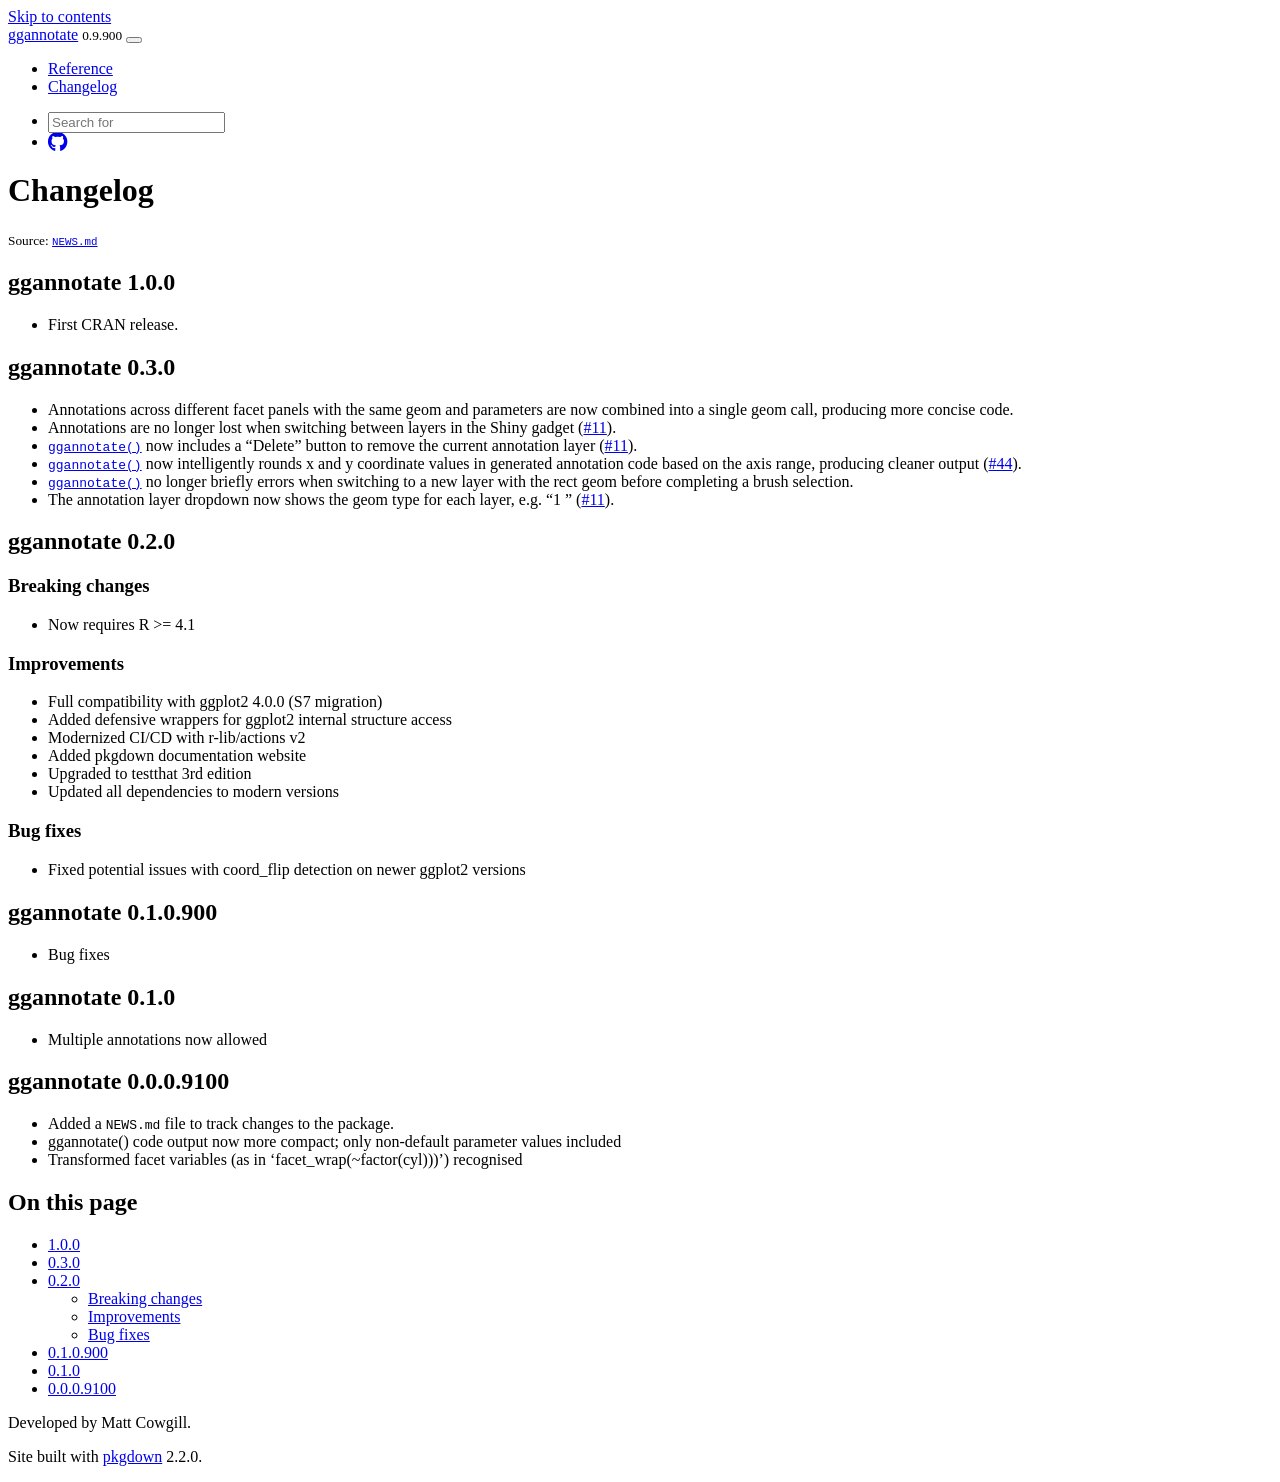
==== news/index.html @ 646512a5 "Deploying to gh-pages from @ MattCowgill/ggannotate@cac7b058323092323f2cfb95252874c29d292227 🚀" ====
<!DOCTYPE html>
<!-- Generated by pkgdown: do not edit by hand --><html lang="en"><head><meta http-equiv="Content-Type" content="text/html; charset=UTF-8"><meta charset="utf-8"><meta http-equiv="X-UA-Compatible" content="IE=edge"><meta name="viewport" content="width=device-width, initial-scale=1, shrink-to-fit=no"><title>Changelog • ggannotate</title><script src="../deps/jquery-3.6.0/jquery-3.6.0.min.js"></script><meta name="viewport" content="width=device-width, initial-scale=1, shrink-to-fit=no"><link href="../deps/bootstrap-5.3.1/bootstrap.min.css" rel="stylesheet"><script src="../deps/bootstrap-5.3.1/bootstrap.bundle.min.js"></script><link href="../deps/font-awesome-6.5.2/css/all.min.css" rel="stylesheet"><link href="../deps/font-awesome-6.5.2/css/v4-shims.min.css" rel="stylesheet"><script src="../deps/headroom-0.11.0/headroom.min.js"></script><script src="../deps/headroom-0.11.0/jQuery.headroom.min.js"></script><script src="../deps/bootstrap-toc-1.0.1/bootstrap-toc.min.js"></script><script src="../deps/clipboard.js-2.0.11/clipboard.min.js"></script><script src="../deps/search-1.0.0/autocomplete.jquery.min.js"></script><script src="../deps/search-1.0.0/fuse.min.js"></script><script src="../deps/search-1.0.0/mark.min.js"></script><!-- pkgdown --><script src="../pkgdown.js"></script><meta property="og:title" content="Changelog"></head><body>
    <a href="#main" class="visually-hidden-focusable">Skip to contents</a>


    <nav class="navbar navbar-expand-lg fixed-top bg-light" data-bs-theme="light" aria-label="Site navigation"><div class="container">

    <a class="navbar-brand me-2" href="../index.html">ggannotate</a>

    <small class="nav-text text-muted me-auto" data-bs-toggle="tooltip" data-bs-placement="bottom" title="">0.9.900</small>


    <button class="navbar-toggler" type="button" data-bs-toggle="collapse" data-bs-target="#navbar" aria-controls="navbar" aria-expanded="false" aria-label="Toggle navigation">
      <span class="navbar-toggler-icon"></span>
    </button>

    <div id="navbar" class="collapse navbar-collapse ms-3">
      <ul class="navbar-nav me-auto"><li class="nav-item"><a class="nav-link" href="../reference/index.html">Reference</a></li>
<li class="active nav-item"><a class="nav-link" href="../news/index.html">Changelog</a></li>
      </ul><ul class="navbar-nav"><li class="nav-item"><form class="form-inline" role="search">
 <input class="form-control" type="search" name="search-input" id="search-input" autocomplete="off" aria-label="Search site" placeholder="Search for" data-search-index="../search.json"></form></li>
<li class="nav-item"><a class="external-link nav-link" href="https://github.com/MattCowgill/ggannotate/" aria-label="GitHub"><span class="fa fab fa-github fa-lg"></span></a></li>
      </ul></div>


  </div>
</nav><div class="container template-news">
<div class="row">
  <main id="main" class="col-md-9"><div class="page-header">

      <h1>Changelog</h1>
      <small>Source: <a href="https://github.com/MattCowgill/ggannotate/blob/master/NEWS.md" class="external-link"><code>NEWS.md</code></a></small>
    </div>

    <div class="section level2">
<h2 class="pkg-version" data-toc-text="1.0.0" id="ggannotate-100">ggannotate 1.0.0<a class="anchor" aria-label="anchor" href="#ggannotate-100"></a></h2>
<ul><li>First CRAN release.</li>
</ul></div>
    <div class="section level2">
<h2 class="pkg-version" data-toc-text="0.3.0" id="ggannotate-030">ggannotate 0.3.0<a class="anchor" aria-label="anchor" href="#ggannotate-030"></a></h2>
<ul><li>Annotations across different facet panels with the same geom and parameters are now combined into a single geom call, producing more concise code.</li>
<li>Annotations are no longer lost when switching between layers in the Shiny gadget (<a href="https://github.com/MattCowgill/ggannotate/issues/11" class="external-link">#11</a>).</li>
<li>
<code><a href="../reference/ggannotate.html">ggannotate()</a></code> now includes a “Delete” button to remove the current annotation layer (<a href="https://github.com/MattCowgill/ggannotate/issues/11" class="external-link">#11</a>).</li>
<li>
<code><a href="../reference/ggannotate.html">ggannotate()</a></code> now intelligently rounds x and y coordinate values in generated annotation code based on the axis range, producing cleaner output (<a href="https://github.com/MattCowgill/ggannotate/issues/44" class="external-link">#44</a>).</li>
<li>
<code><a href="../reference/ggannotate.html">ggannotate()</a></code> no longer briefly errors when switching to a new layer with the rect geom before completing a brush selection.</li>
<li>The annotation layer dropdown now shows the geom type for each layer, e.g. “1 <text>” (<a href="https://github.com/MattCowgill/ggannotate/issues/11" class="external-link">#11</a>).</text></li>
</ul></div>
    <div class="section level2">
<h2 class="pkg-version" data-toc-text="0.2.0" id="ggannotate-020">ggannotate 0.2.0<a class="anchor" aria-label="anchor" href="#ggannotate-020"></a></h2>
<div class="section level3">
<h3 id="breaking-changes-0-2-0">Breaking changes<a class="anchor" aria-label="anchor" href="#breaking-changes-0-2-0"></a></h3>
<ul><li>Now requires R &gt;= 4.1</li>
</ul></div>
<div class="section level3">
<h3 id="improvements-0-2-0">Improvements<a class="anchor" aria-label="anchor" href="#improvements-0-2-0"></a></h3>
<ul><li>Full compatibility with ggplot2 4.0.0 (S7 migration)</li>
<li>Added defensive wrappers for ggplot2 internal structure access</li>
<li>Modernized CI/CD with r-lib/actions v2</li>
<li>Added pkgdown documentation website</li>
<li>Upgraded to testthat 3rd edition</li>
<li>Updated all dependencies to modern versions</li>
</ul></div>
<div class="section level3">
<h3 id="bug-fixes-0-2-0">Bug fixes<a class="anchor" aria-label="anchor" href="#bug-fixes-0-2-0"></a></h3>
<ul><li>Fixed potential issues with coord_flip detection on newer ggplot2 versions</li>
</ul></div>
</div>
    <div class="section level2">
<h2 class="pkg-version" data-toc-text="0.1.0.900" id="ggannotate-010900">ggannotate 0.1.0.900<a class="anchor" aria-label="anchor" href="#ggannotate-010900"></a></h2>
<ul><li>Bug fixes</li>
</ul></div>
    <div class="section level2">
<h2 class="pkg-version" data-toc-text="0.1.0" id="ggannotate-010">ggannotate 0.1.0<a class="anchor" aria-label="anchor" href="#ggannotate-010"></a></h2>
<ul><li>Multiple annotations now allowed</li>
</ul></div>
    <div class="section level2">
<h2 class="pkg-version" data-toc-text="0.0.0.9100" id="ggannotate-0009100">ggannotate 0.0.0.9100<a class="anchor" aria-label="anchor" href="#ggannotate-0009100"></a></h2>
<ul><li>Added a <code>NEWS.md</code> file to track changes to the package.</li>
<li>ggannotate() code output now more compact; only non-default parameter values included</li>
<li>Transformed facet variables (as in ‘facet_wrap(~factor(cyl)))’) recognised</li>
</ul></div>
  </main><aside class="col-md-3"><nav id="toc" aria-label="Table of contents"><h2>On this page</h2>
    </nav></aside></div>


    <footer><div class="pkgdown-footer-left">
  <p>Developed by Matt Cowgill.</p>
</div>

<div class="pkgdown-footer-right">
  <p>Site built with <a href="https://pkgdown.r-lib.org/" class="external-link">pkgdown</a> 2.2.0.</p>
</div>

    </footer></div>





  </body></html>
---- deps/font-awesome-6.5.2/css/v4-shims.min.css ----
/*!
 * Font Awesome Free 6.5.2 by @fontawesome - https://fontawesome.com
 * License - https://fontawesome.com/license/free (Icons: CC BY 4.0, Fonts: SIL OFL 1.1, Code: MIT License)
 * Copyright 2024 Fonticons, Inc.
 */
.fa.fa-glass:before{content:"\f000"}.fa.fa-envelope-o{font-family:"Font Awesome 6 Free";font-weight:400}.fa.fa-envelope-o:before{content:"\f0e0"}.fa.fa-star-o{font-family:"Font Awesome 6 Free";font-weight:400}.fa.fa-star-o:before{content:"\f005"}.fa.fa-close:before,.fa.fa-remove:before{content:"\f00d"}.fa.fa-gear:before{content:"\f013"}.fa.fa-trash-o{font-family:"Font Awesome 6 Free";font-weight:400}.fa.fa-trash-o:before{content:"\f2ed"}.fa.fa-home:before{content:"\f015"}.fa.fa-file-o{font-family:"Font Awesome 6 Free";font-weight:400}.fa.fa-file-o:before{content:"\f15b"}.fa.fa-clock-o{font-family:"Font Awesome 6 Free";font-weight:400}.fa.fa-clock-o:before{content:"\f017"}.fa.fa-arrow-circle-o-down{font-family:"Font Awesome 6 Free";font-weight:400}.fa.fa-arrow-circle-o-down:before{content:"\f358"}.fa.fa-arrow-circle-o-up{font-family:"Font Awesome 6 Free";font-weight:400}.fa.fa-arrow-circle-o-up:before{content:"\f35b"}.fa.fa-play-circle-o{font-family:"Font Awesome 6 Free";font-weight:400}.fa.fa-play-circle-o:before{content:"\f144"}.fa.fa-repeat:before,.fa.fa-rotate-right:before{content:"\f01e"}.fa.fa-refresh:before{content:"\f021"}.fa.fa-list-alt{font-family:"Font Awesome 6 Free";font-weight:400}.fa.fa-list-alt:before{content:"\f022"}.fa.fa-dedent:before{content:"\f03b"}.fa.fa-video-camera:before{content:"\f03d"}.fa.fa-picture-o{font-family:"Font Awesome 6 Free";font-weight:400}.fa.fa-picture-o:before{content:"\f03e"}.fa.fa-photo{font-family:"Font Awesome 6 Free";font-weight:400}.fa.fa-photo:before{content:"\f03e"}.fa.fa-image{font-family:"Font Awesome 6 Free";font-weight:400}.fa.fa-image:before{content:"\f03e"}.fa.fa-map-marker:before{content:"\f3c5"}.fa.fa-pencil-square-o{font-family:"Font Awesome 6 Free";font-weight:400}.fa.fa-pencil-square-o:before{content:"\f044"}.fa.fa-edit{font-family:"Font Awesome 6 Free";font-weight:400}.fa.fa-edit:before{content:"\f044"}.fa.fa-share-square-o:before{content:"\f14d"}.fa.fa-check-square-o{font-family:"Font Awesome 6 Free";font-weight:400}.fa.fa-check-square-o:before{content:"\f14a"}.fa.fa-arrows:before{content:"\f0b2"}.fa.fa-times-circle-o{font-family:"Font Awesome 6 Free";font-weight:400}.fa.fa-times-circle-o:before{content:"\f057"}.fa.fa-check-circle-o{font-family:"Font Awesome 6 Free";font-weight:400}.fa.fa-check-circle-o:before{content:"\f058"}.fa.fa-mail-forward:before{content:"\f064"}.fa.fa-expand:before{content:"\f424"}.fa.fa-compress:before{content:"\f422"}.fa.fa-eye,.fa.fa-eye-slash{font-family:"Font Awesome 6 Free";font-weight:400}.fa.fa-warning:before{content:"\f071"}.fa.fa-calendar:before{content:"\f073"}.fa.fa-arrows-v:before{content:"\f338"}.fa.fa-arrows-h:before{content:"\f337"}.fa.fa-bar-chart-o:before,.fa.fa-bar-chart:before{content:"\e0e3"}.fa.fa-twitter-square{font-family:"Font Awesome 6 Brands";font-weight:400}.fa.fa-twitter-square:before{content:"\f081"}.fa.fa-facebook-square{font-family:"Font Awesome 6 Brands";font-weight:400}.fa.fa-facebook-square:before{content:"\f082"}.fa.fa-gears:before{content:"\f085"}.fa.fa-thumbs-o-up{font-family:"Font Awesome 6 Free";font-weight:400}.fa.fa-thumbs-o-up:before{content:"\f164"}.fa.fa-thumbs-o-down{font-family:"Font Awesome 6 Free";font-weight:400}.fa.fa-thumbs-o-down:before{content:"\f165"}.fa.fa-heart-o{font-family:"Font Awesome 6 Free";font-weight:400}.fa.fa-heart-o:before{content:"\f004"}.fa.fa-sign-out:before{content:"\f2f5"}.fa.fa-linkedin-square{font-family:"Font Awesome 6 Brands";font-weight:400}.fa.fa-linkedin-square:before{content:"\f08c"}.fa.fa-thumb-tack:before{content:"\f08d"}.fa.fa-external-link:before{content:"\f35d"}.fa.fa-sign-in:before{content:"\f2f6"}.fa.fa-github-square{font-family:"Font Awesome 6 Brands";font-weight:400}.fa.fa-github-square:before{content:"\f092"}.fa.fa-lemon-o{font-family:"Font Awesome 6 Free";font-weight:400}.fa.fa-lemon-o:before{content:"\f094"}.fa.fa-square-o{font-family:"Font Awesome 6 Free";font-weight:400}.fa.fa-square-o:before{content:"\f0c8"}.fa.fa-bookmark-o{font-family:"Font Awesome 6 Free";font-weight:400}.fa.fa-bookmark-o:before{content:"\f02e"}.fa.fa-facebook,.fa.fa-twitter{font-family:"Font Awesome 6 Brands";font-weight:400}.fa.fa-facebook:before{content:"\f39e"}.fa.fa-facebook-f{font-family:"Font Awesome 6 Brands";font-weight:400}.fa.fa-facebook-f:before{content:"\f39e"}.fa.fa-github{font-family:"Font Awesome 6 Brands";font-weight:400}.fa.fa-credit-card{font-family:"Font Awesome 6 Free";font-weight:400}.fa.fa-feed:before{content:"\f09e"}.fa.fa-hdd-o{font-family:"Font Awesome 6 Free";font-weight:400}.fa.fa-hdd-o:before{content:"\f0a0"}.fa.fa-hand-o-right{font-family:"Font Awesome 6 Free";font-weight:400}.fa.fa-hand-o-right:before{content:"\f0a4"}.fa.fa-hand-o-left{font-family:"Font Awesome 6 Free";font-weight:400}.fa.fa-hand-o-left:before{content:"\f0a5"}.fa.fa-hand-o-up{font-family:"Font Awesome 6 Free";font-weight:400}.fa.fa-hand-o-up:before{content:"\f0a6"}.fa.fa-hand-o-down{font-family:"Font Awesome 6 Free";font-weight:400}.fa.fa-hand-o-down:before{content:"\f0a7"}.fa.fa-globe:before{content:"\f57d"}.fa.fa-tasks:before{content:"\f828"}.fa.fa-arrows-alt:before{content:"\f31e"}.fa.fa-group:before{content:"\f0c0"}.fa.fa-chain:before{content:"\f0c1"}.fa.fa-cut:before{content:"\f0c4"}.fa.fa-files-o{font-family:"Font Awesome 6 Free";font-weight:400}.fa.fa-files-o:before{content:"\f0c5"}.fa.fa-floppy-o{font-family:"Font Awesome 6 Free";font-weight:400}.fa.fa-floppy-o:before{content:"\f0c7"}.fa.fa-save{font-family:"Font Awesome 6 Free";font-weight:400}.fa.fa-save:before{content:"\f0c7"}.fa.fa-navicon:before,.fa.fa-reorder:before{content:"\f0c9"}.fa.fa-magic:before{content:"\e2ca"}.fa.fa-pinterest,.fa.fa-pinterest-square{font-family:"Font Awesome 6 Brands";font-weight:400}.fa.fa-pinterest-square:before{content:"\f0d3"}.fa.fa-google-plus-square{font-family:"Font Awesome 6 Brands";font-weight:400}.fa.fa-google-plus-square:before{content:"\f0d4"}.fa.fa-google-plus{font-family:"Font Awesome 6 Brands";font-weight:400}.fa.fa-google-plus:before{content:"\f0d5"}.fa.fa-money:before{content:"\f3d1"}.fa.fa-unsorted:before{content:"\f0dc"}.fa.fa-sort-desc:before{content:"\f0dd"}.fa.fa-sort-asc:before{content:"\f0de"}.fa.fa-linkedin{font-family:"Font Awesome 6 Brands";font-weight:400}.fa.fa-linkedin:before{content:"\f0e1"}.fa.fa-rotate-left:before{content:"\f0e2"}.fa.fa-legal:before{content:"\f0e3"}.fa.fa-dashboard:before,.fa.fa-tachometer:before{content:"\f625"}.fa.fa-comment-o{font-family:"Font Awesome 6 Free";font-weight:400}.fa.fa-comment-o:before{content:"\f075"}.fa.fa-comments-o{font-family:"Font Awesome 6 Free";font-weight:400}.fa.fa-comments-o:before{content:"\f086"}.fa.fa-flash:before{content:"\f0e7"}.fa.fa-clipboard:before{content:"\f0ea"}.fa.fa-lightbulb-o{font-family:"Font Awesome 6 Free";font-weight:400}.fa.fa-lightbulb-o:before{content:"\f0eb"}.fa.fa-exchange:before{content:"\f362"}.fa.fa-cloud-download:before{content:"\f0ed"}.fa.fa-cloud-upload:before{content:"\f0ee"}.fa.fa-bell-o{font-family:"Font Awesome 6 Free";font-weight:400}.fa.fa-bell-o:before{content:"\f0f3"}.fa.fa-cutlery:before{content:"\f2e7"}.fa.fa-file-text-o{font-family:"Font Awesome 6 Free";font-weight:400}.fa.fa-file-text-o:before{content:"\f15c"}.fa.fa-building-o{font-family:"Font Awesome 6 Free";font-weight:400}.fa.fa-building-o:before{content:"\f1ad"}.fa.fa-hospital-o{font-family:"Font Awesome 6 Free";font-weight:400}.fa.fa-hospital-o:before{content:"\f0f8"}.fa.fa-tablet:before{content:"\f3fa"}.fa.fa-mobile-phone:before,.fa.fa-mobile:before{content:"\f3cd"}.fa.fa-circle-o{font-family:"Font Awesome 6 Free";font-weight:400}.fa.fa-circle-o:before{content:"\f111"}.fa.fa-mail-reply:before{content:"\f3e5"}.fa.fa-github-alt{font-family:"Font Awesome 6 Brands";font-weight:400}.fa.fa-folder-o{font-family:"Font Awesome 6 Free";font-weight:400}.fa.fa-folder-o:before{content:"\f07b"}.fa.fa-folder-open-o{font-family:"Font Awesome 6 Free";font-weight:400}.fa.fa-folder-open-o:before{content:"\f07c"}.fa.fa-smile-o{font-family:"Font Awesome 6 Free";font-weight:400}.fa.fa-smile-o:before{content:"\f118"}.fa.fa-frown-o{font-family:"Font Awesome 6 Free";font-weight:400}.fa.fa-frown-o:before{content:"\f119"}.fa.fa-meh-o{font-family:"Font Awesome 6 Free";font-weight:400}.fa.fa-meh-o:before{content:"\f11a"}.fa.fa-keyboard-o{font-family:"Font Awesome 6 Free";font-weight:400}.fa.fa-keyboard-o:before{content:"\f11c"}.fa.fa-flag-o{font-family:"Font Awesome 6 Free";font-weight:400}.fa.fa-flag-o:before{content:"\f024"}.fa.fa-mail-reply-all:before{content:"\f122"}.fa.fa-star-half-o{font-family:"Font Awesome 6 Free";font-weight:400}.fa.fa-star-half-o:before{content:"\f5c0"}.fa.fa-star-half-empty{font-family:"Font Awesome 6 Free";font-weight:400}.fa.fa-star-half-empty:before{content:"\f5c0"}.fa.fa-star-half-full{font-family:"Font Awesome 6 Free";font-weight:400}.fa.fa-star-half-full:before{content:"\f5c0"}.fa.fa-code-fork:before{content:"\f126"}.fa.fa-chain-broken:before,.fa.fa-unlink:before{content:"\f127"}.fa.fa-calendar-o{font-family:"Font Awesome 6 Free";font-weight:400}.fa.fa-calendar-o:before{content:"\f133"}.fa.fa-css3,.fa.fa-html5,.fa.fa-maxcdn{font-family:"Font Awesome 6 Brands";font-weight:400}.fa.fa-unlock-alt:before{content:"\f09c"}.fa.fa-minus-square-o{font-family:"Font Awesome 6 Free";font-weight:400}.fa.fa-minus-square-o:before{content:"\f146"}.fa.fa-level-up:before{content:"\f3bf"}.fa.fa-level-down:before{content:"\f3be"}.fa.fa-pencil-square:before{content:"\f14b"}.fa.fa-external-link-square:before{content:"\f360"}.fa.fa-compass{font-family:"Font Awesome 6 Free";font-weight:400}.fa.fa-caret-square-o-down{font-family:"Font Awesome 6 Free";font-weight:400}.fa.fa-caret-square-o-down:before{content:"\f150"}.fa.fa-toggle-down{font-family:"Font Awesome 6 Free";font-weight:400}.fa.fa-toggle-down:before{content:"\f150"}.fa.fa-caret-square-o-up{font-family:"Font Awesome 6 Free";font-weight:400}.fa.fa-caret-square-o-up:before{content:"\f151"}.fa.fa-toggle-up{font-family:"Font Awesome 6 Free";font-weight:400}.fa.fa-toggle-up:before{content:"\f151"}.fa.fa-caret-square-o-right{font-family:"Font Awesome 6 Free";font-weight:400}.fa.fa-caret-square-o-right:before{content:"\f152"}.fa.fa-toggle-right{font-family:"Font Awesome 6 Free";font-weight:400}.fa.fa-toggle-right:before{content:"\f152"}.fa.fa-eur:before,.fa.fa-euro:before{content:"\f153"}.fa.fa-gbp:before{content:"\f154"}.fa.fa-dollar:before,.fa.fa-usd:before{content:"\24"}.fa.fa-inr:before,.fa.fa-rupee:before{content:"\e1bc"}.fa.fa-cny:before,.fa.fa-jpy:before,.fa.fa-rmb:before,.fa.fa-yen:before{content:"\f157"}.fa.fa-rouble:before,.fa.fa-rub:before,.fa.fa-ruble:before{content:"\f158"}.fa.fa-krw:before,.fa.fa-won:before{content:"\f159"}.fa.fa-bitcoin,.fa.fa-btc{font-family:"Font Awesome 6 Brands";font-weight:400}.fa.fa-bitcoin:before{content:"\f15a"}.fa.fa-file-text:before{content:"\f15c"}.fa.fa-sort-alpha-asc:before{content:"\f15d"}.fa.fa-sort-alpha-desc:before{content:"\f881"}.fa.fa-sort-amount-asc:before{content:"\f884"}.fa.fa-sort-amount-desc:before{content:"\f160"}.fa.fa-sort-numeric-asc:before{content:"\f162"}.fa.fa-sort-numeric-desc:before{content:"\f886"}.fa.fa-youtube-square{font-family:"Font Awesome 6 Brands";font-weight:400}.fa.fa-youtube-square:before{content:"\f431"}.fa.fa-xing,.fa.fa-xing-square,.fa.fa-youtube{font-family:"Font Awesome 6 Brands";font-weight:400}.fa.fa-xing-square:before{content:"\f169"}.fa.fa-youtube-play{font-family:"Font Awesome 6 Brands";font-weight:400}.fa.fa-youtube-play:before{content:"\f167"}.fa.fa-adn,.fa.fa-bitbucket,.fa.fa-bitbucket-square,.fa.fa-dropbox,.fa.fa-flickr,.fa.fa-instagram,.fa.fa-stack-overflow{font-family:"Font Awesome 6 Brands";font-weight:400}.fa.fa-bitbucket-square:before{content:"\f171"}.fa.fa-tumblr,.fa.fa-tumblr-square{font-family:"Font Awesome 6 Brands";font-weight:400}.fa.fa-tumblr-square:before{content:"\f174"}.fa.fa-long-arrow-down:before{content:"\f309"}.fa.fa-long-arrow-up:before{content:"\f30c"}.fa.fa-long-arrow-left:before{content:"\f30a"}.fa.fa-long-arrow-right:before{content:"\f30b"}.fa.fa-android,.fa.fa-apple,.fa.fa-dribbble,.fa.fa-foursquare,.fa.fa-gittip,.fa.fa-gratipay,.fa.fa-linux,.fa.fa-skype,.fa.fa-trello,.fa.fa-windows{font-family:"Font Awesome 6 Brands";font-weight:400}.fa.fa-gittip:before{content:"\f184"}.fa.fa-sun-o{font-family:"Font Awesome 6 Free";font-weight:400}.fa.fa-sun-o:before{content:"\f185"}.fa.fa-moon-o{font-family:"Font Awesome 6 Free";font-weight:400}.fa.fa-moon-o:before{content:"\f186"}.fa.fa-pagelines,.fa.fa-renren,.fa.fa-stack-exchange,.fa.fa-vk,.fa.fa-weibo{font-family:"Font Awesome 6 Brands";font-weight:400}.fa.fa-arrow-circle-o-right{font-family:"Font Awesome 6 Free";font-weight:400}.fa.fa-arrow-circle-o-right:before{content:"\f35a"}.fa.fa-arrow-circle-o-left{font-family:"Font Awesome 6 Free";font-weight:400}.fa.fa-arrow-circle-o-left:before{content:"\f359"}.fa.fa-caret-square-o-left{font-family:"Font Awesome 6 Free";font-weight:400}.fa.fa-caret-square-o-left:before{content:"\f191"}.fa.fa-toggle-left{font-family:"Font Awesome 6 Free";font-weight:400}.fa.fa-toggle-left:before{content:"\f191"}.fa.fa-dot-circle-o{font-family:"Font Awesome 6 Free";font-weight:400}.fa.fa-dot-circle-o:before{content:"\f192"}.fa.fa-vimeo-square{font-family:"Font Awesome 6 Brands";font-weight:400}.fa.fa-vimeo-square:before{content:"\f194"}.fa.fa-try:before,.fa.fa-turkish-lira:before{content:"\e2bb"}.fa.fa-plus-square-o{font-family:"Font Awesome 6 Free";font-weight:400}.fa.fa-plus-square-o:before{content:"\f0fe"}.fa.fa-openid,.fa.fa-slack,.fa.fa-wordpress{font-family:"Font Awesome 6 Brands";font-weight:400}.fa.fa-bank:before,.fa.fa-institution:before{content:"\f19c"}.fa.fa-mortar-board:before{content:"\f19d"}.fa.fa-google,.fa.fa-reddit,.fa.fa-reddit-square,.fa.fa-yahoo{font-family:"Font Awesome 6 Brands";font-weight:400}.fa.fa-reddit-square:before{content:"\f1a2"}.fa.fa-behance,.fa.fa-behance-square,.fa.fa-delicious,.fa.fa-digg,.fa.fa-drupal,.fa.fa-joomla,.fa.fa-pied-piper-alt,.fa.fa-pied-piper-pp,.fa.fa-stumbleupon,.fa.fa-stumbleupon-circle{font-family:"Font Awesome 6 Brands";font-weight:400}.fa.fa-behance-square:before{content:"\f1b5"}.fa.fa-steam,.fa.fa-steam-square{font-family:"Font Awesome 6 Brands";font-weight:400}.fa.fa-steam-square:before{content:"\f1b7"}.fa.fa-automobile:before{content:"\f1b9"}.fa.fa-cab:before{content:"\f1ba"}.fa.fa-deviantart,.fa.fa-soundcloud,.fa.fa-spotify{font-family:"Font Awesome 6 Brands";font-weight:400}.fa.fa-file-pdf-o{font-family:"Font Awesome 6 Free";font-weight:400}.fa.fa-file-pdf-o:before{content:"\f1c1"}.fa.fa-file-word-o{font-family:"Font Awesome 6 Free";font-weight:400}.fa.fa-file-word-o:before{content:"\f1c2"}.fa.fa-file-excel-o{font-family:"Font Awesome 6 Free";font-weight:400}.fa.fa-file-excel-o:before{content:"\f1c3"}.fa.fa-file-powerpoint-o{font-family:"Font Awesome 6 Free";font-weight:400}.fa.fa-file-powerpoint-o:before{content:"\f1c4"}.fa.fa-file-image-o{font-family:"Font Awesome 6 Free";font-weight:400}.fa.fa-file-image-o:before{content:"\f1c5"}.fa.fa-file-photo-o{font-family:"Font Awesome 6 Free";font-weight:400}.fa.fa-file-photo-o:before{content:"\f1c5"}.fa.fa-file-picture-o{font-family:"Font Awesome 6 Free";font-weight:400}.fa.fa-file-picture-o:before{content:"\f1c5"}.fa.fa-file-archive-o{font-family:"Font Awesome 6 Free";font-weight:400}.fa.fa-file-archive-o:before{content:"\f1c6"}.fa.fa-file-zip-o{font-family:"Font Awesome 6 Free";font-weight:400}.fa.fa-file-zip-o:before{content:"\f1c6"}.fa.fa-file-audio-o{font-family:"Font Awesome 6 Free";font-weight:400}.fa.fa-file-audio-o:before{content:"\f1c7"}.fa.fa-file-sound-o{font-family:"Font Awesome 6 Free";font-weight:400}.fa.fa-file-sound-o:before{content:"\f1c7"}.fa.fa-file-video-o{font-family:"Font Awesome 6 Free";font-weight:400}.fa.fa-file-video-o:before{content:"\f1c8"}.fa.fa-file-movie-o{font-family:"Font Awesome 6 Free";font-weight:400}.fa.fa-file-movie-o:before{content:"\f1c8"}.fa.fa-file-code-o{font-family:"Font Awesome 6 Free";font-weight:400}.fa.fa-file-code-o:before{content:"\f1c9"}.fa.fa-codepen,.fa.fa-jsfiddle,.fa.fa-vine{font-family:"Font Awesome 6 Brands";font-weight:400}.fa.fa-life-bouy:before,.fa.fa-life-buoy:before,.fa.fa-life-saver:before,.fa.fa-support:before{content:"\f1cd"}.fa.fa-circle-o-notch:before{content:"\f1ce"}.fa.fa-ra,.fa.fa-rebel{font-family:"Font Awesome 6 Brands";font-weight:400}.fa.fa-ra:before{content:"\f1d0"}.fa.fa-resistance{font-family:"Font Awesome 6 Brands";font-weight:400}.fa.fa-resistance:before{content:"\f1d0"}.fa.fa-empire,.fa.fa-ge{font-family:"Font Awesome 6 Brands";font-weight:400}.fa.fa-ge:before{content:"\f1d1"}.fa.fa-git-square{font-family:"Font Awesome 6 Brands";font-weight:400}.fa.fa-git-square:before{content:"\f1d2"}.fa.fa-git,.fa.fa-hacker-news,.fa.fa-y-combinator-square{font-family:"Font Awesome 6 Brands";font-weight:400}.fa.fa-y-combinator-square:before{content:"\f1d4"}.fa.fa-yc-square{font-family:"Font Awesome 6 Brands";font-weight:400}.fa.fa-yc-square:before{content:"\f1d4"}.fa.fa-qq,.fa.fa-tencent-weibo,.fa.fa-wechat,.fa.fa-weixin{font-family:"Font Awesome 6 Brands";font-weight:400}.fa.fa-wechat:before{content:"\f1d7"}.fa.fa-send:before{content:"\f1d8"}.fa.fa-paper-plane-o{font-family:"Font Awesome 6 Free";font-weight:400}.fa.fa-paper-plane-o:before{content:"\f1d8"}.fa.fa-send-o{font-family:"Font Awesome 6 Free";font-weight:400}.fa.fa-send-o:before{content:"\f1d8"}.fa.fa-circle-thin{font-family:"Font Awesome 6 Free";font-weight:400}.fa.fa-circle-thin:before{content:"\f111"}.fa.fa-header:before{content:"\f1dc"}.fa.fa-futbol-o{font-family:"Font Awesome 6 Free";font-weight:400}.fa.fa-futbol-o:before{content:"\f1e3"}.fa.fa-soccer-ball-o{font-family:"Font Awesome 6 Free";font-weight:400}.fa.fa-soccer-ball-o:before{content:"\f1e3"}.fa.fa-slideshare,.fa.fa-twitch,.fa.fa-yelp{font-family:"Font Awesome 6 Brands";font-weight:400}.fa.fa-newspaper-o{font-family:"Font Awesome 6 Free";font-weight:400}.fa.fa-newspaper-o:before{content:"\f1ea"}.fa.fa-cc-amex,.fa.fa-cc-discover,.fa.fa-cc-mastercard,.fa.fa-cc-paypal,.fa.fa-cc-stripe,.fa.fa-cc-visa,.fa.fa-google-wallet,.fa.fa-paypal{font-family:"Font Awesome 6 Brands";font-weight:400}.fa.fa-bell-slash-o{font-family:"Font Awesome 6 Free";font-weight:400}.fa.fa-bell-slash-o:before{content:"\f1f6"}.fa.fa-trash:before{content:"\f2ed"}.fa.fa-copyright{font-family:"Font Awesome 6 Free";font-weight:400}.fa.fa-eyedropper:before{content:"\f1fb"}.fa.fa-area-chart:before{content:"\f1fe"}.fa.fa-pie-chart:before{content:"\f200"}.fa.fa-line-chart:before{content:"\f201"}.fa.fa-lastfm,.fa.fa-lastfm-square{font-family:"Font Awesome 6 Brands";font-weight:400}.fa.fa-lastfm-square:before{content:"\f203"}.fa.fa-angellist,.fa.fa-ioxhost{font-family:"Font Awesome 6 Brands";font-weight:400}.fa.fa-cc{font-family:"Font Awesome 6 Free";font-weight:400}.fa.fa-cc:before{content:"\f20a"}.fa.fa-ils:before,.fa.fa-shekel:before,.fa.fa-sheqel:before{content:"\f20b"}.fa.fa-buysellads,.fa.fa-connectdevelop,.fa.fa-dashcube,.fa.fa-forumbee,.fa.fa-leanpub,.fa.fa-sellsy,.fa.fa-shirtsinbulk,.fa.fa-simplybuilt,.fa.fa-skyatlas{font-family:"Font Awesome 6 Brands";font-weight:400}.fa.fa-diamond{font-family:"Font Awesome 6 Free";font-weight:400}.fa.fa-diamond:before{content:"\f3a5"}.fa.fa-intersex:before,.fa.fa-transgender:before{content:"\f224"}.fa.fa-transgender-alt:before{content:"\f225"}.fa.fa-facebook-official{font-family:"Font Awesome 6 Brands";font-weight:400}.fa.fa-facebook-official:before{content:"\f09a"}.fa.fa-pinterest-p,.fa.fa-whatsapp{font-family:"Font Awesome 6 Brands";font-weight:400}.fa.fa-hotel:before{content:"\f236"}.fa.fa-medium,.fa.fa-viacoin,.fa.fa-y-combinator,.fa.fa-yc{font-family:"Font Awesome 6 Brands";font-weight:400}.fa.fa-yc:before{content:"\f23b"}.fa.fa-expeditedssl,.fa.fa-opencart,.fa.fa-optin-monster{font-family:"Font Awesome 6 Brands";font-weight:400}.fa.fa-battery-4:before,.fa.fa-battery:before{content:"\f240"}.fa.fa-battery-3:before{content:"\f241"}.fa.fa-battery-2:before{content:"\f242"}.fa.fa-battery-1:before{content:"\f243"}.fa.fa-battery-0:before{content:"\f244"}.fa.fa-object-group,.fa.fa-object-ungroup,.fa.fa-sticky-note-o{font-family:"Font Awesome 6 Free";font-weight:400}.fa.fa-sticky-note-o:before{content:"\f249"}.fa.fa-cc-diners-club,.fa.fa-cc-jcb{font-family:"Font Awesome 6 Brands";font-weight:400}.fa.fa-clone{font-family:"Font Awesome 6 Free";font-weight:400}.fa.fa-hourglass-o:before{content:"\f254"}.fa.fa-hourglass-1:before{content:"\f251"}.fa.fa-hourglass-2:before{content:"\f252"}.fa.fa-hourglass-3:before{content:"\f253"}.fa.fa-hand-rock-o{font-family:"Font Awesome 6 Free";font-weight:400}.fa.fa-hand-rock-o:before{content:"\f255"}.fa.fa-hand-grab-o{font-family:"Font Awesome 6 Free";font-weight:400}.fa.fa-hand-grab-o:before{content:"\f255"}.fa.fa-hand-paper-o{font-family:"Font Awesome 6 Free";font-weight:400}.fa.fa-hand-paper-o:before{content:"\f256"}.fa.fa-hand-stop-o{font-family:"Font Awesome 6 Free";font-weight:400}.fa.fa-hand-stop-o:before{content:"\f256"}.fa.fa-hand-scissors-o{font-family:"Font Awesome 6 Free";font-weight:400}.fa.fa-hand-scissors-o:before{content:"\f257"}.fa.fa-hand-lizard-o{font-family:"Font Awesome 6 Free";font-weight:400}.fa.fa-hand-lizard-o:before{content:"\f258"}.fa.fa-hand-spock-o{font-family:"Font Awesome 6 Free";font-weight:400}.fa.fa-hand-spock-o:before{content:"\f259"}.fa.fa-hand-pointer-o{font-family:"Font Awesome 6 Free";font-weight:400}.fa.fa-hand-pointer-o:before{content:"\f25a"}.fa.fa-hand-peace-o{font-family:"Font Awesome 6 Free";font-weight:400}.fa.fa-hand-peace-o:before{content:"\f25b"}.fa.fa-registered{font-family:"Font Awesome 6 Free";font-weight:400}.fa.fa-creative-commons,.fa.fa-gg,.fa.fa-gg-circle,.fa.fa-odnoklassniki,.fa.fa-odnoklassniki-square{font-family:"Font Awesome 6 Brands";font-weight:400}.fa.fa-odnoklassniki-square:before{content:"\f264"}.fa.fa-chrome,.fa.fa-firefox,.fa.fa-get-pocket,.fa.fa-internet-explorer,.fa.fa-opera,.fa.fa-safari,.fa.fa-wikipedia-w{font-family:"Font Awesome 6 Brands";font-weight:400}.fa.fa-television:before{content:"\f26c"}.fa.fa-500px,.fa.fa-amazon,.fa.fa-contao{font-family:"Font Awesome 6 Brands";font-weight:400}.fa.fa-calendar-plus-o{font-family:"Font Awesome 6 Free";font-weight:400}.fa.fa-calendar-plus-o:before{content:"\f271"}.fa.fa-calendar-minus-o{font-family:"Font Awesome 6 Free";font-weight:400}.fa.fa-calendar-minus-o:before{content:"\f272"}.fa.fa-calendar-times-o{font-family:"Font Awesome 6 Free";font-weight:400}.fa.fa-calendar-times-o:before{content:"\f273"}.fa.fa-calendar-check-o{font-family:"Font Awesome 6 Free";font-weight:400}.fa.fa-calendar-check-o:before{content:"\f274"}.fa.fa-map-o{font-family:"Font Awesome 6 Free";font-weight:400}.fa.fa-map-o:before{content:"\f279"}.fa.fa-commenting:before{content:"\f4ad"}.fa.fa-commenting-o{font-family:"Font Awesome 6 Free";font-weight:400}.fa.fa-commenting-o:before{content:"\f4ad"}.fa.fa-houzz,.fa.fa-vimeo{font-family:"Font Awesome 6 Brands";font-weight:400}.fa.fa-vimeo:before{content:"\f27d"}.fa.fa-black-tie,.fa.fa-edge,.fa.fa-fonticons,.fa.fa-reddit-alien{font-family:"Font Awesome 6 Brands";font-weight:400}.fa.fa-credit-card-alt:before{content:"\f09d"}.fa.fa-codiepie,.fa.fa-fort-awesome,.fa.fa-mixcloud,.fa.fa-modx,.fa.fa-product-hunt,.fa.fa-scribd,.fa.fa-usb{font-family:"Font Awesome 6 Brands";font-weight:400}.fa.fa-pause-circle-o{font-family:"Font Awesome 6 Free";font-weight:400}.fa.fa-pause-circle-o:before{content:"\f28b"}.fa.fa-stop-circle-o{font-family:"Font Awesome 6 Free";font-weight:400}.fa.fa-stop-circle-o:before{content:"\f28d"}.fa.fa-bluetooth,.fa.fa-bluetooth-b,.fa.fa-envira,.fa.fa-gitlab,.fa.fa-wheelchair-alt,.fa.fa-wpbeginner,.fa.fa-wpforms{font-family:"Font Awesome 6 Brands";font-weight:400}.fa.fa-wheelchair-alt:before{content:"\f368"}.fa.fa-question-circle-o{font-family:"Font Awesome 6 Free";font-weight:400}.fa.fa-question-circle-o:before{content:"\f059"}.fa.fa-volume-control-phone:before{content:"\f2a0"}.fa.fa-asl-interpreting:before{content:"\f2a3"}.fa.fa-deafness:before,.fa.fa-hard-of-hearing:before{content:"\f2a4"}.fa.fa-glide,.fa.fa-glide-g{font-family:"Font Awesome 6 Brands";font-weight:400}.fa.fa-signing:before{content:"\f2a7"}.fa.fa-viadeo,.fa.fa-viadeo-square{font-family:"Font Awesome 6 Brands";font-weight:400}.fa.fa-viadeo-square:before{content:"\f2aa"}.fa.fa-snapchat,.fa.fa-snapchat-ghost{font-family:"Font Awesome 6 Brands";font-weight:400}.fa.fa-snapchat-ghost:before{content:"\f2ab"}.fa.fa-snapchat-square{font-family:"Font Awesome 6 Brands";font-weight:400}.fa.fa-snapchat-square:before{content:"\f2ad"}.fa.fa-first-order,.fa.fa-google-plus-official,.fa.fa-pied-piper,.fa.fa-themeisle,.fa.fa-yoast{font-family:"Font Awesome 6 Brands";font-weight:400}.fa.fa-google-plus-official:before{content:"\f2b3"}.fa.fa-google-plus-circle{font-family:"Font Awesome 6 Brands";font-weight:400}.fa.fa-google-plus-circle:before{content:"\f2b3"}.fa.fa-fa,.fa.fa-font-awesome{font-family:"Font Awesome 6 Brands";font-weight:400}.fa.fa-fa:before{content:"\f2b4"}.fa.fa-handshake-o{font-family:"Font Awesome 6 Free";font-weight:400}.fa.fa-handshake-o:before{content:"\f2b5"}.fa.fa-envelope-open-o{font-family:"Font Awesome 6 Free";font-weight:400}.fa.fa-envelope-open-o:before{content:"\f2b6"}.fa.fa-linode{font-family:"Font Awesome 6 Brands";font-weight:400}.fa.fa-address-book-o{font-family:"Font Awesome 6 Free";font-weight:400}.fa.fa-address-book-o:before{content:"\f2b9"}.fa.fa-vcard:before{content:"\f2bb"}.fa.fa-address-card-o{font-family:"Font Awesome 6 Free";font-weight:400}.fa.fa-address-card-o:before{content:"\f2bb"}.fa.fa-vcard-o{font-family:"Font Awesome 6 Free";font-weight:400}.fa.fa-vcard-o:before{content:"\f2bb"}.fa.fa-user-circle-o{font-family:"Font Awesome 6 Free";font-weight:400}.fa.fa-user-circle-o:before{content:"\f2bd"}.fa.fa-user-o{font-family:"Font Awesome 6 Free";font-weight:400}.fa.fa-user-o:before{content:"\f007"}.fa.fa-id-badge{font-family:"Font Awesome 6 Free";font-weight:400}.fa.fa-drivers-license:before{content:"\f2c2"}.fa.fa-id-card-o{font-family:"Font Awesome 6 Free";font-weight:400}.fa.fa-id-card-o:before{content:"\f2c2"}.fa.fa-drivers-license-o{font-family:"Font Awesome 6 Free";font-weight:400}.fa.fa-drivers-license-o:before{content:"\f2c2"}.fa.fa-free-code-camp,.fa.fa-quora,.fa.fa-telegram{font-family:"Font Awesome 6 Brands";font-weight:400}.fa.fa-thermometer-4:before,.fa.fa-thermometer:before{content:"\f2c7"}.fa.fa-thermometer-3:before{content:"\f2c8"}.fa.fa-thermometer-2:before{content:"\f2c9"}.fa.fa-thermometer-1:before{content:"\f2ca"}.fa.fa-thermometer-0:before{content:"\f2cb"}.fa.fa-bathtub:before,.fa.fa-s15:before{content:"\f2cd"}.fa.fa-window-maximize,.fa.fa-window-restore{font-family:"Font Awesome 6 Free";font-weight:400}.fa.fa-times-rectangle:before{content:"\f410"}.fa.fa-window-close-o{font-family:"Font Awesome 6 Free";font-weight:400}.fa.fa-window-close-o:before{content:"\f410"}.fa.fa-times-rectangle-o{font-family:"Font Awesome 6 Free";font-weight:400}.fa.fa-times-rectangle-o:before{content:"\f410"}.fa.fa-bandcamp,.fa.fa-eercast,.fa.fa-etsy,.fa.fa-grav,.fa.fa-imdb,.fa.fa-ravelry{font-family:"Font Awesome 6 Brands";font-weight:400}.fa.fa-eercast:before{content:"\f2da"}.fa.fa-snowflake-o{font-family:"Font Awesome 6 Free";font-weight:400}.fa.fa-snowflake-o:before{content:"\f2dc"}.fa.fa-meetup,.fa.fa-superpowers,.fa.fa-wpexplorer{font-family:"Font Awesome 6 Brands";font-weight:400}
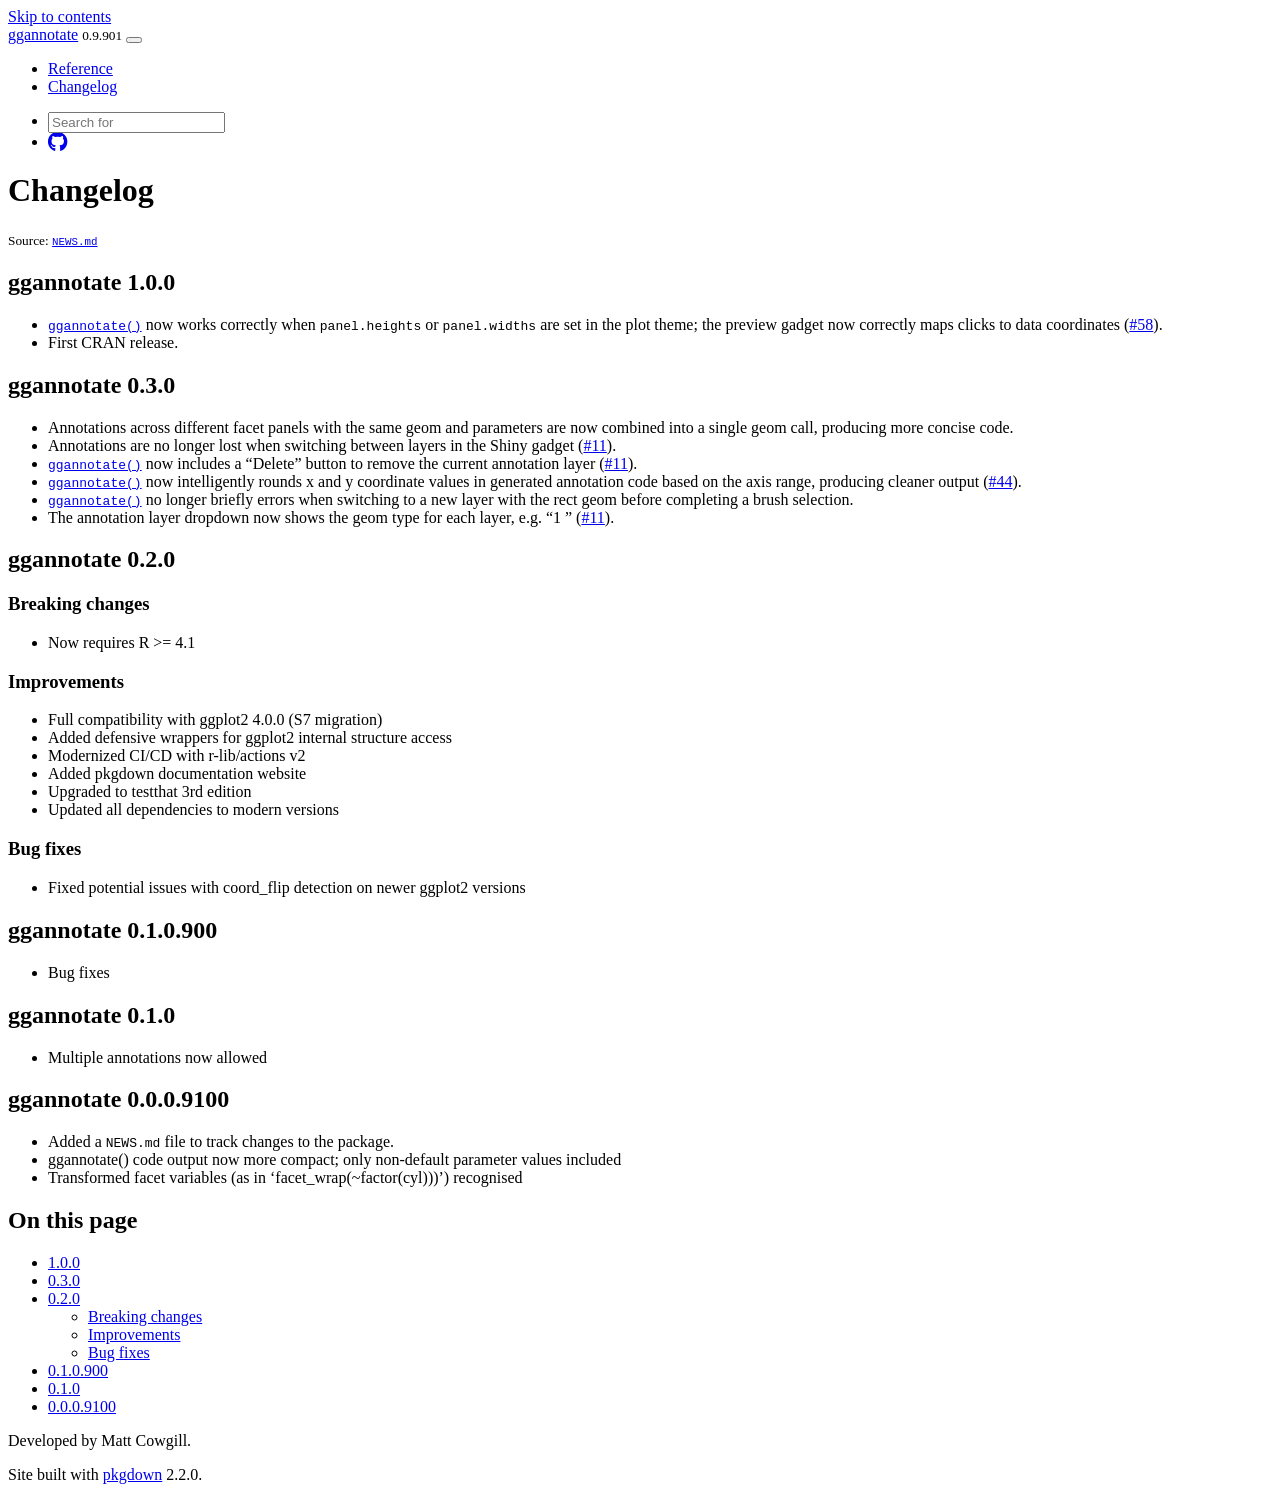
==== commit e68f1109: "Deploying to gh-pages from @ MattCowgill/ggannotate@81a7193e91e3dc1b015e207f3b7d8594b6f547be 🚀" ====
--- a/news/index.html
+++ b/news/index.html
@@ -7,7 +7,7 @@
 
     <a class="navbar-brand me-2" href="../index.html">ggannotate</a>
 
-    <small class="nav-text text-muted me-auto" data-bs-toggle="tooltip" data-bs-placement="bottom" title="">0.9.900</small>
+    <small class="nav-text text-muted me-auto" data-bs-toggle="tooltip" data-bs-placement="bottom" title="">0.9.901</small>
 
 
     <button class="navbar-toggler" type="button" data-bs-toggle="collapse" data-bs-target="#navbar" aria-controls="navbar" aria-expanded="false" aria-label="Toggle navigation">
@@ -34,7 +34,9 @@
 
     <div class="section level2">
 <h2 class="pkg-version" data-toc-text="1.0.0" id="ggannotate-100">ggannotate 1.0.0<a class="anchor" aria-label="anchor" href="#ggannotate-100"></a></h2>
-<ul><li>First CRAN release.</li>
+<ul><li>
+<code><a href="../reference/ggannotate.html">ggannotate()</a></code> now works correctly when <code>panel.heights</code> or <code>panel.widths</code> are set in the plot theme; the preview gadget now correctly maps clicks to data coordinates (<a href="https://github.com/MattCowgill/ggannotate/issues/58" class="external-link">#58</a>).</li>
+<li>First CRAN release.</li>
 </ul></div>
     <div class="section level2">
 <h2 class="pkg-version" data-toc-text="0.3.0" id="ggannotate-030">ggannotate 0.3.0<a class="anchor" aria-label="anchor" href="#ggannotate-030"></a></h2>
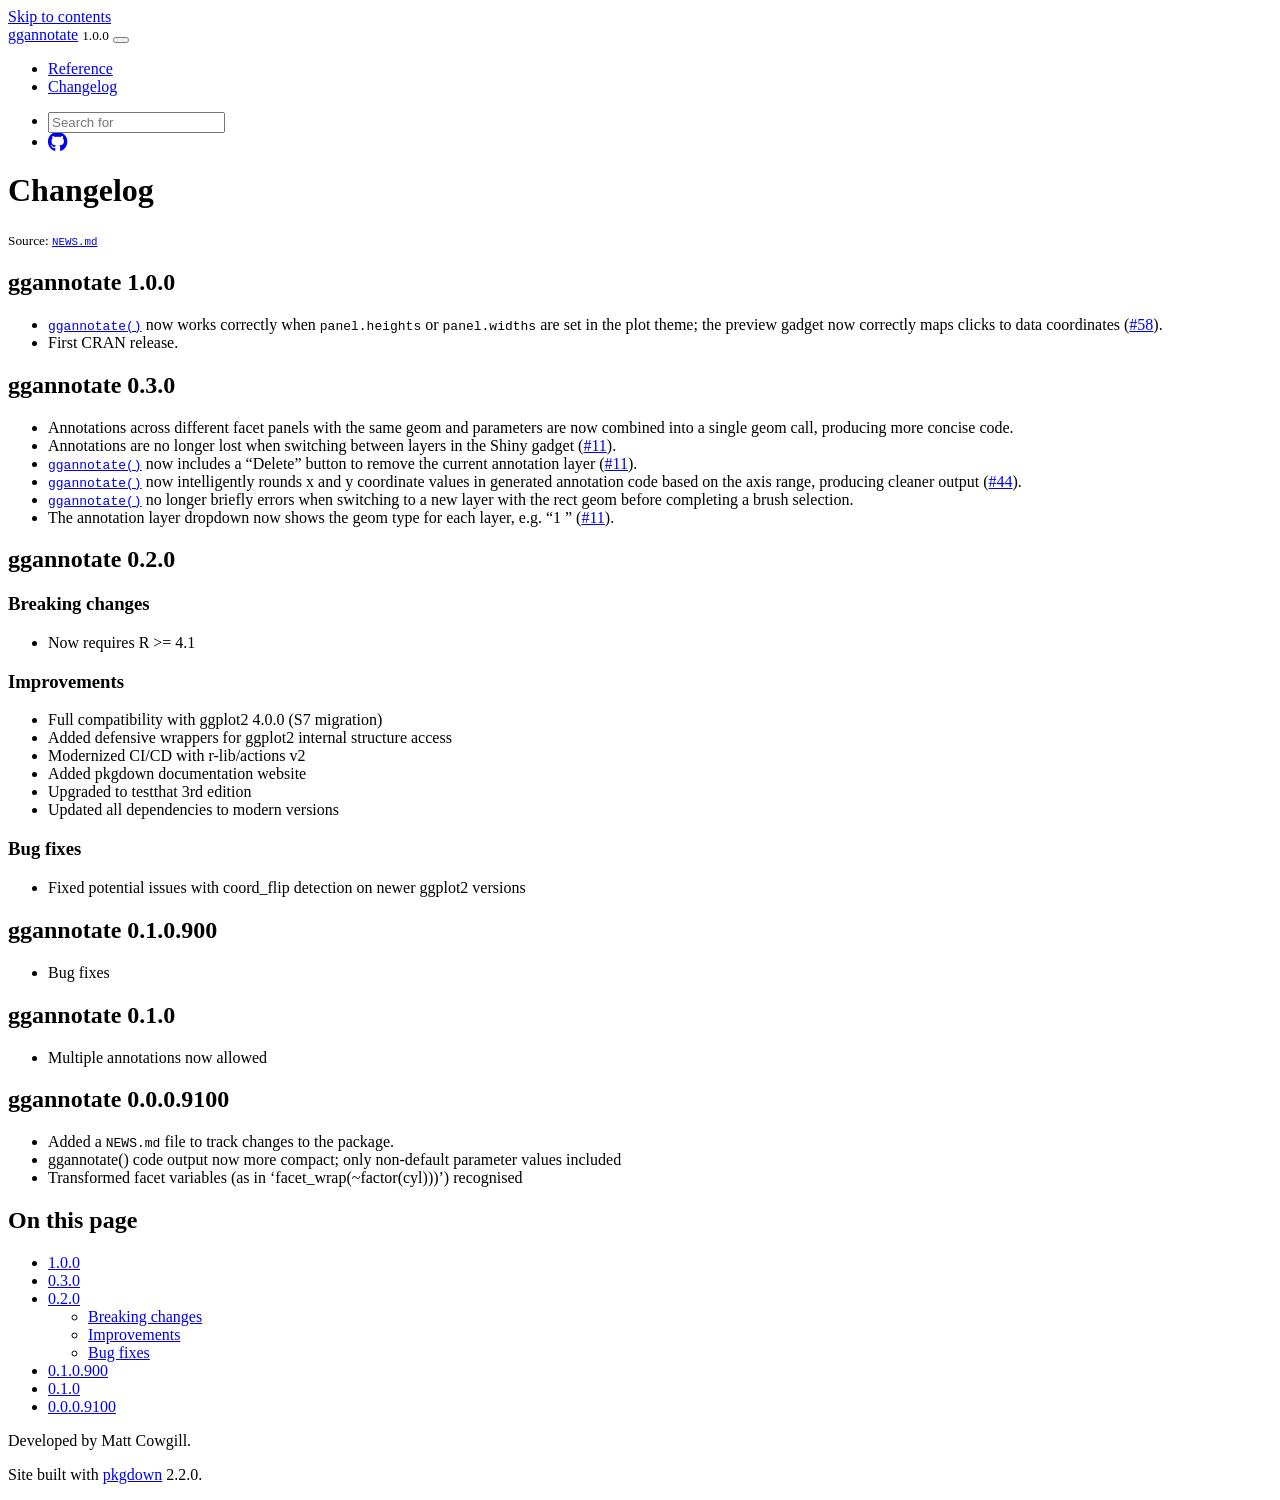
==== commit aacd8389: "Deploying to gh-pages from @ MattCowgill/ggannotate@fb7ecf06ac7e7509241095a0eafa5c147b89eada 🚀" ====
--- a/news/index.html
+++ b/news/index.html
@@ -7,7 +7,7 @@
 
     <a class="navbar-brand me-2" href="../index.html">ggannotate</a>
 
-    <small class="nav-text text-muted me-auto" data-bs-toggle="tooltip" data-bs-placement="bottom" title="">0.9.901</small>
+    <small class="nav-text text-muted me-auto" data-bs-toggle="tooltip" data-bs-placement="bottom" title="">1.0.0</small>
 
 
     <button class="navbar-toggler" type="button" data-bs-toggle="collapse" data-bs-target="#navbar" aria-controls="navbar" aria-expanded="false" aria-label="Toggle navigation">
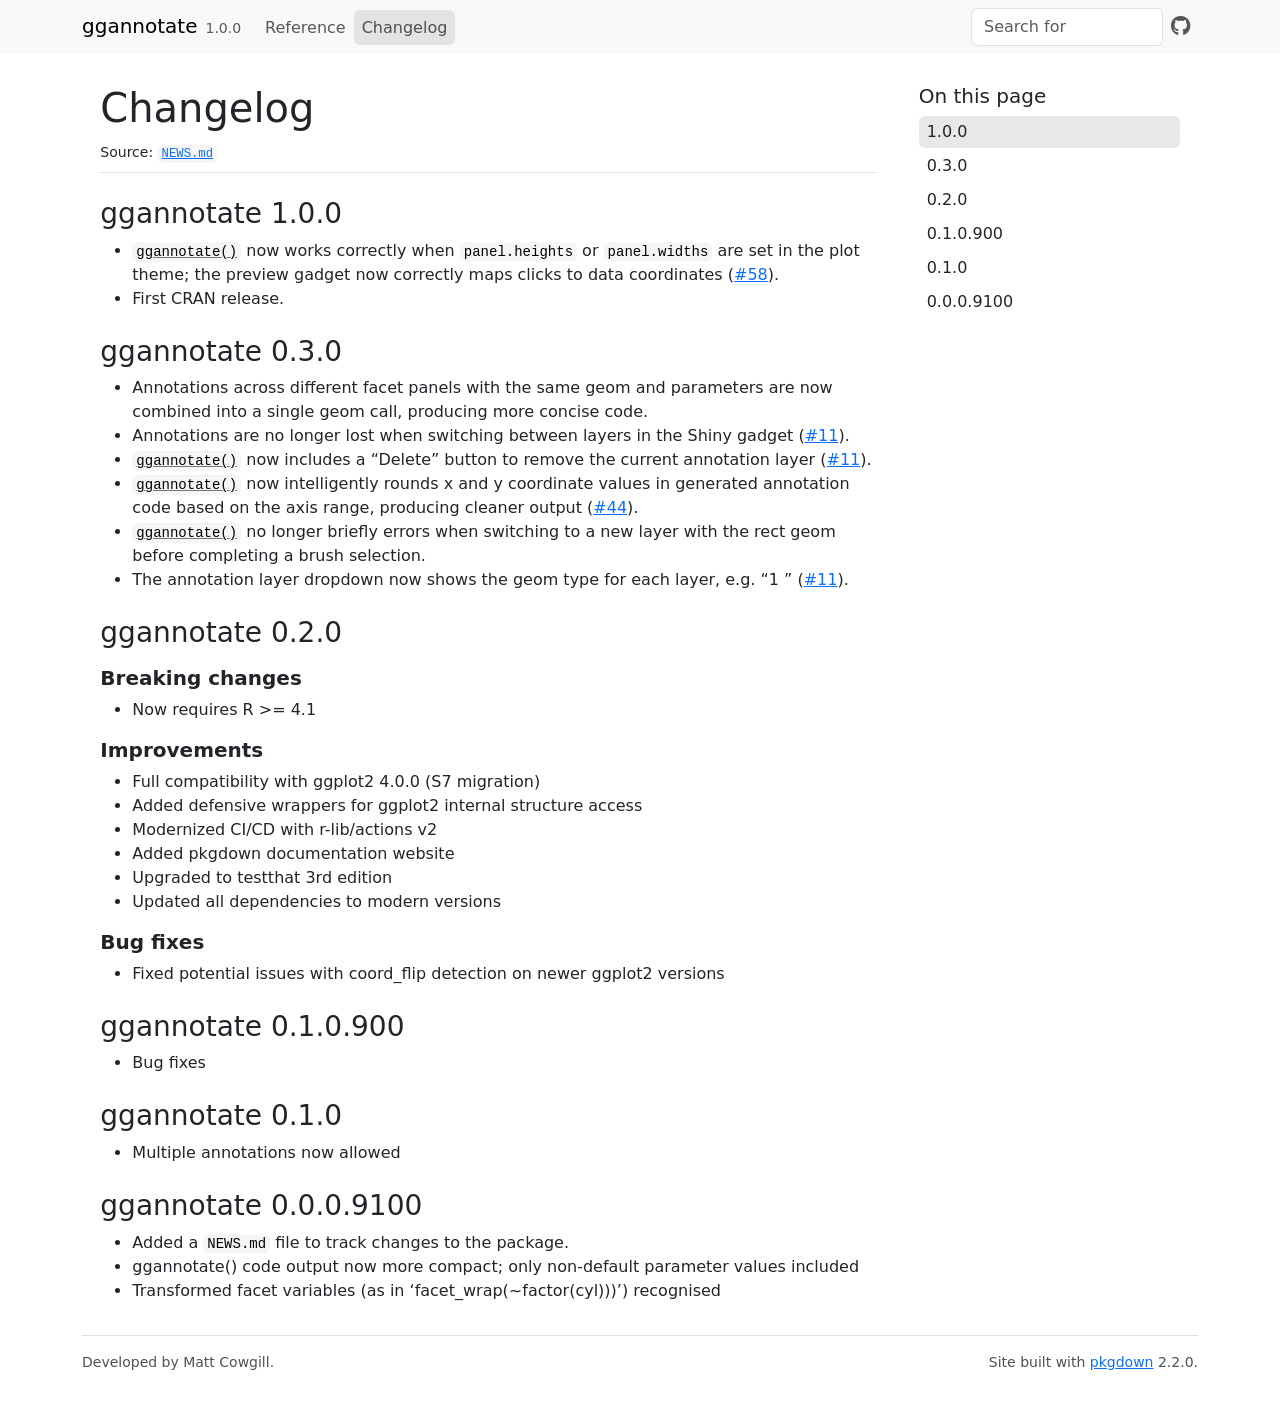
==== commit c67d2b2d: "Deploying to gh-pages from @ MattCowgill/ggannotate@1597a4251acfc71d05056affd2aeedb15f1c5dde 🚀" ====
--- a/news/index.html
+++ b/news/index.html
@@ -1,5 +1,5 @@
 <!DOCTYPE html>
-<!-- Generated by pkgdown: do not edit by hand --><html lang="en"><head><meta http-equiv="Content-Type" content="text/html; charset=UTF-8"><meta charset="utf-8"><meta http-equiv="X-UA-Compatible" content="IE=edge"><meta name="viewport" content="width=device-width, initial-scale=1, shrink-to-fit=no"><title>Changelog • ggannotate</title><script src="../deps/jquery-3.6.0/jquery-3.6.0.min.js"></script><meta name="viewport" content="width=device-width, initial-scale=1, shrink-to-fit=no"><link href="../deps/bootstrap-5.3.1/bootstrap.min.css" rel="stylesheet"><script src="../deps/bootstrap-5.3.1/bootstrap.bundle.min.js"></script><link href="../deps/font-awesome-6.5.2/css/all.min.css" rel="stylesheet"><link href="../deps/font-awesome-6.5.2/css/v4-shims.min.css" rel="stylesheet"><script src="../deps/headroom-0.11.0/headroom.min.js"></script><script src="../deps/headroom-0.11.0/jQuery.headroom.min.js"></script><script src="../deps/bootstrap-toc-1.0.1/bootstrap-toc.min.js"></script><script src="../deps/clipboard.js-2.0.11/clipboard.min.js"></script><script src="../deps/search-1.0.0/autocomplete.jquery.min.js"></script><script src="../deps/search-1.0.0/fuse.min.js"></script><script src="../deps/search-1.0.0/mark.min.js"></script><!-- pkgdown --><script src="../pkgdown.js"></script><meta property="og:title" content="Changelog"></head><body>
+<!-- Generated by pkgdown: do not edit by hand --><html lang="en"><head><meta http-equiv="Content-Type" content="text/html; charset=UTF-8"><meta charset="utf-8"><meta http-equiv="X-UA-Compatible" content="IE=edge"><meta name="viewport" content="width=device-width, initial-scale=1, shrink-to-fit=no"><title>Changelog • ggannotate</title><script src="../deps/jquery-3.6.0/jquery-3.6.0.min.js"></script><meta name="viewport" content="width=device-width, initial-scale=1, shrink-to-fit=no"><link href="../deps/bootstrap-5.3.1/bootstrap.min.css" rel="stylesheet"><script src="../deps/bootstrap-5.3.1/bootstrap.bundle.min.js"></script><link href="../deps/font-awesome-6.5.2/css/all.min.css" rel="stylesheet"><link href="../deps/font-awesome-6.5.2/css/v4-shims.min.css" rel="stylesheet"><script src="../deps/headroom-0.11.0/headroom.min.js"></script><script src="../deps/headroom-0.11.0/jQuery.headroom.min.js"></script><script src="../deps/bootstrap-toc-1.0.1/bootstrap-toc.min.js"></script><script src="../deps/clipboard.js-2.0.11/clipboard.min.js"></script><script src="../deps/search-1.0.0/autocomplete.jquery.min.js"></script><script src="../deps/search-1.0.0/fuse.min.js"></script><script src="../deps/search-1.0.0/mark.min.js"></script><!-- pkgdown --><script src="../pkgdown.js"></script><link href="../extra.css" rel="stylesheet"><meta property="og:title" content="Changelog"></head><body>
     <a href="#main" class="visually-hidden-focusable">Skip to contents</a>
 
 
--- a/extra.css
+++ b/extra.css
@@ -0,0 +1,4 @@
+img[src*="ggannotate_hex"] {
+  max-height: 160px;
+  width: auto;
+}
